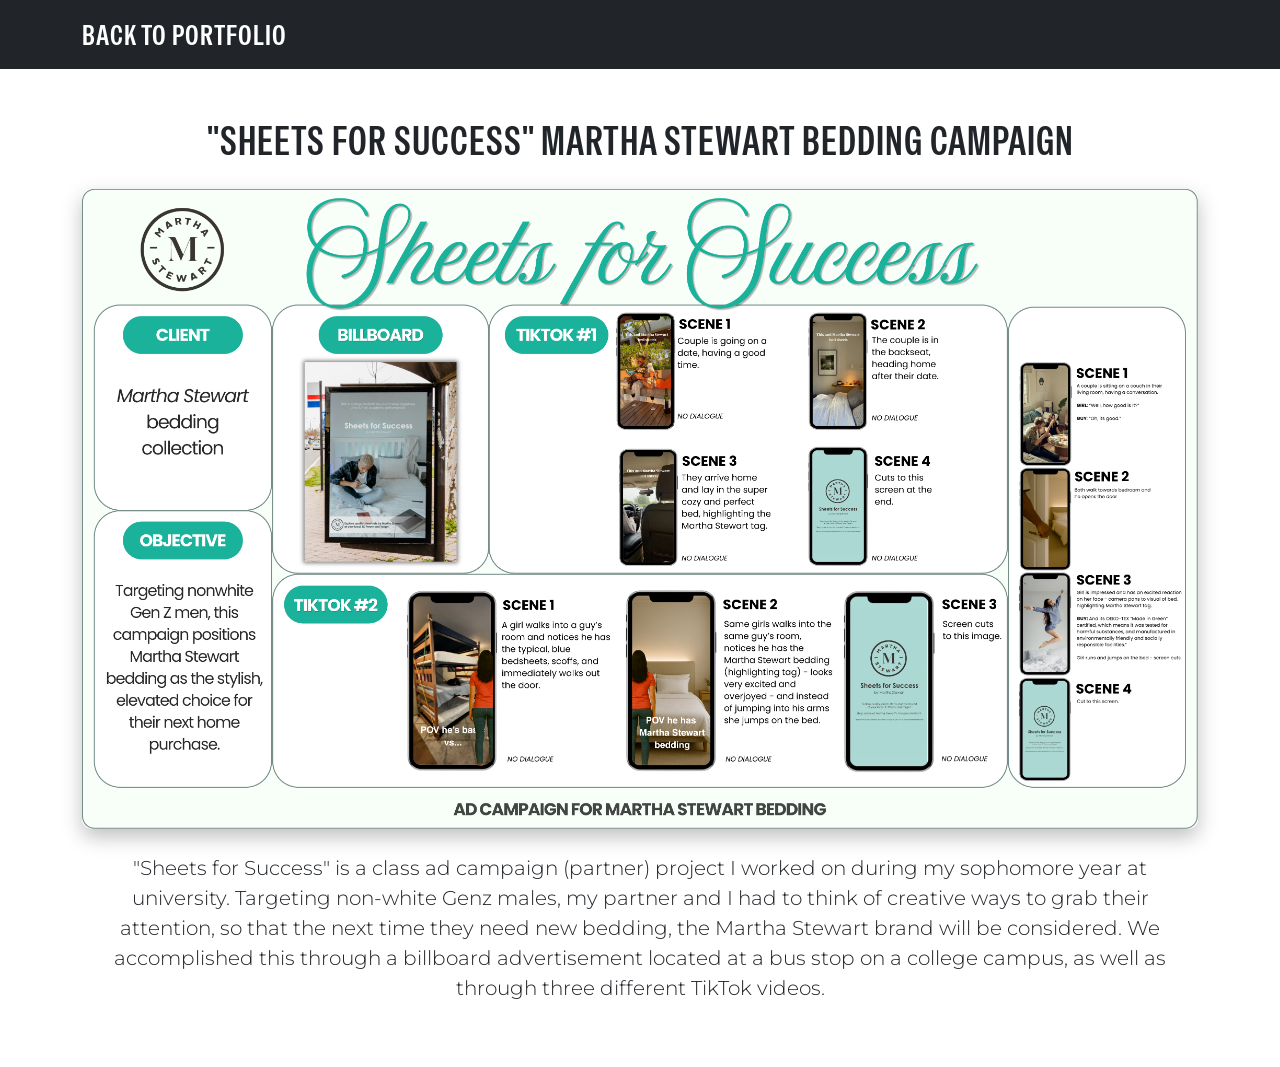
==== design1.html @ 4ac89964 "Add files via upload uploaded MS page, siete page, asymca page, and fempower page" ====
<!DOCTYPE html>
<html lang="en">
<head>
    <meta charset="utf-8">
    <meta name="viewport" content="width=device-width, initial-scale=1">
    <title>Martha Stewart</title>

    <!-- Bootstrap -->
    <link href="https://cdn.jsdelivr.net/npm/bootstrap@5.3.7/dist/css/bootstrap.min.css" rel="stylesheet">

    <!-- Google Fonts --> 
    <link rel="preconnect" href="https://fonts.googleapis.com">
    <link rel="preconnect" href="https://fonts.gstatic.com" crossorigin>
    <link href="https://fonts.googleapis.com/css2?family=Special+Gothic+Condensed+One&display=swap" rel="stylesheet">
    <link href="https://fonts.googleapis.com/css2?family=Montserrat:ital,wght@0,300;1,300&display=swap" rel="stylesheet">

    <!-- Your CSS -->
    <link href="custom.css" rel="stylesheet">

    </head>

<body>


    <!-- NAVBAR SECTION -->
    <nav class="navbar navbar-dark bg-dark">
        <div class="container">
            <a class="navbar-brand back-home" href="index.html">
                 Back to Portfolio</a>
        </div>
    </nav>
    <!-- END NAVBAR SECTION-->



    <!-- Content -->
    <section class="py-5">
        <div class="container">

            <h1 class="text-center mb-4">
                "Sheets for Success" Martha Stewart Bedding Campaign
            </h1>

            <div class="text-center mb-4">
    
    <!-- Clickable Preview Image -->
    <img src="images/mscampaign.png"
         class="img-fluid shadow-img preview-image"
         alt="Campaign Preview"
         data-bs-toggle="modal"
         data-bs-target="#imageModal">

</div>

<!-- Fullscreen Modal -->
<div class="modal fade" id="imageModal" tabindex="-1" aria-hidden="true">
    <div class="modal-dialog modal-fullscreen">
        <div class="modal-content bg-dark">

            <!-- Close Button -->
            <div class="modal-header border-0">
                <button type="button"
                        class="btn-close btn-close-white"
                        data-bs-dismiss="modal"
                        aria-label="Close">
                </button>
            </div>

            <!-- Fullscreen Image -->
            <div class="modal-body d-flex justify-content-center align-items-center p-0">
                <img src="images/mscampaign.png"
                     class="img-fluid"
                     alt="Full Campaign">
            </div>

        </div>
    </div>
</div>

            <p class="lead text-center">
                "Sheets for Success" is a class ad campaign (partner) project I worked on during my sophomore year at university. Targeting non-white Genz males, my partner and I had to think of creative ways to grab their attention, so that the next time they need new bedding, the Martha Stewart brand will be considered. 

                We accomplished this through a billboard advertisement located at a bus stop on a college campus, as well as through three different TikTok videos. 
            </p>

        </div>
    </section>

    <script src="https://cdn.jsdelivr.net/npm/bootstrap@5.3.7/dist/js/bootstrap.bundle.min.js"></script> 

</body>
</html>
---- custom.css ----
.about-image { 
    display: block;
    margin-top: 30px;
    margin-bottom: 30px;
    max-width: 60%;
    height: auto;
}

body {
    font-family: 'Montserrat', sans-serif;
}

h1, h2, h3, h4, h5, h6 {
    font-family: 'Special Gothic Condensed One', sans-serif;
    text-transform: uppercase;
    letter-spacing: 1px;
    margin-bottom: 0.5rem;
}

section h2 {
    color: #ffb6c1;
    font-size: 2.5rem;
    text-align: center;
    font-weight: 700;
    margin-top: 60px;
    margin-bottom: 1.5rem;
}

section h5 {
    font-style: italic;
    font-size: 1rem;
    text-align: left;
    margin-bottom: 0.5rem;
    color: #909190;
}

header {
    background-image: url("images/mngbackground.jpg");
    background-size: cover;
    background-position: center;
    background-repeat: no-repeat;
    color: white;
    height: 100vh;
    display: flex;
    align-items: center;
    justify-content: center;
    text-align: center;
    position: relative;
    transition: height 0.4s ease;
}

header h1 {
    font-size: 7rem;
    color: #000000;
    font-weight: 900;
    text-shadow: none;
}

.exp-img {
    max-width: 50%;
    display: block;
    margin-top: 0;
    margin-bottom: 3px;
}

.exp-img:first-of-type {
    margin-top: 25px;
}

.custom-btn {
    background-color: #6c757d;
    border-color: #6c757d;
    color: white;
    font-family: 'Special Gothic Condensed One', sans-serif;
    font-size: 1rem;
    text-transform: uppercase;
    letter-spacing: 1px;
}

.custom-btn:hover {
    background-color: white;
    border-color: #6c757d;
    color: #ffb6c1;
}

#designs {
    padding-bottom: 40px;
}

#leadership {
    padding-bottom: 40px;
}

#resume img {
    max-width: 70%;
    margin-top: 30px;
    margin-bottom: 30px;
}

.navbar-brand {
    font-family: 'Special Gothic Condensed One', sans-serif;
    font-size: 1.6rem;
    letter-spacing: 1px;
    text-transform: uppercase;
}

/* PDF modals */
.pdf-modal .modal-content {
    border-radius: 0;
    border: 3px solid #ffb6c1;
    height: 95vh !important;
}

.pdf-modal .modal-header {
    background-color: #000000;
    color: #ffffff;
    border-bottom: 2px solid #ffb6c1;
}

.pdf-modal .modal-title {
    font-family: 'Special Gothic Condensed One', sans-serif;
    letter-spacing: 1px;
    text-transform: uppercase;
    font-size: 1.1rem;
}

.pdf-modal .btn-close {
    filter: invert(1);
}

.pdf-modal .modal-dialog {
    max-width: 95% !important;
    height: 95vh !important;
    margin: auto;
}

.pdf-frame {
    width: 100%;
    height: calc(95vh - 60px);
    border: none;
}

/* Image shadows */
.shadow-img {
    box-shadow: 0px 8px 20px rgba(0, 0, 0, 0.25);
    border-radius: 10px;
}

/* Designs section */
.design-card-link {
    display: block;
    text-decoration: none;
}

#designs .design-card {
    position: relative;
    overflow: hidden;
    border-radius: 0 !important;
    box-shadow: 0px 6px 18px rgba(0, 0, 0, 0.15);
    transition: transform 0.3s ease, box-shadow 0.3s ease;
}

#designs .design-card img {
    display: block;
    width: 100%;
    height: 300px;
    object-fit: cover;
    border-radius: 0 !important;
    transition: transform 0.3s ease;
}

#designs .design-card:hover {
    transform: scale(1.03);
    box-shadow: 0px 10px 28px rgba(0, 0, 0, 0.25);
}

#designs .design-card:hover img {
    transform: scale(1.05);
}

#designs .design-overlay {
    position: absolute;
    top: 0;
    right: 0;
    bottom: 0;
    left: 0;
    background: rgba(0, 0, 0, 0.85);
    display: flex;
    align-items: center;
    justify-content: center;
    text-align: center;
    padding: 20px;
    opacity: 0;
    transition: opacity 0.3s ease;
}

#designs .design-card:hover .design-overlay {
    opacity: 1;
}

#designs .design-overlay h5 {
    width: 100%;
    margin: 0;
    color: white;
    font-family: 'Special Gothic Condensed One', sans-serif;
    font-size: 2.2rem;
    font-weight: 900;
    font-style: normal;
    line-height: 1.3;
    letter-spacing: 0.5px;
    text-transform: none;
    text-align: center;
    text-shadow: 0px 3px 12px rgba(0, 0, 0, 0.7);
}


    

.back-home {
    font-family: 'Special Gothic Condensed One', sans-serif;
    font-size: 1.6rem;
    letter-spacing: 1px;
    text-transform: uppercase;
}

.preview-image {
    cursor: pointer;
    transition: transform 0.3s ease;
}

.preview-image:hover {
    transform: scale(1.02);
}

.canva-embed {
    position: relative;
    width: 100%;
    height: 0;
    padding-top: 56.25%;
    box-shadow: 0px 8px 20px rgba(0, 0, 0, 0.25);
    overflow: hidden;
    border-radius: 10px;
}

.canva-embed iframe {
    position: absolute;
    width: 100%;
    height: 100%;
    top: 0;
    left: 0;
    border: none;
}

.blog-link-image {
    cursor: pointer;
    position: relative;
    z-index: 10;
}














.navbar .navbar-brand.back-home {
    font-family: 'Special Gothic Condensed One', sans-serif !important;
    font-size: 1.8rem;
    letter-spacing: 1px;
    text-transform: uppercase;
}
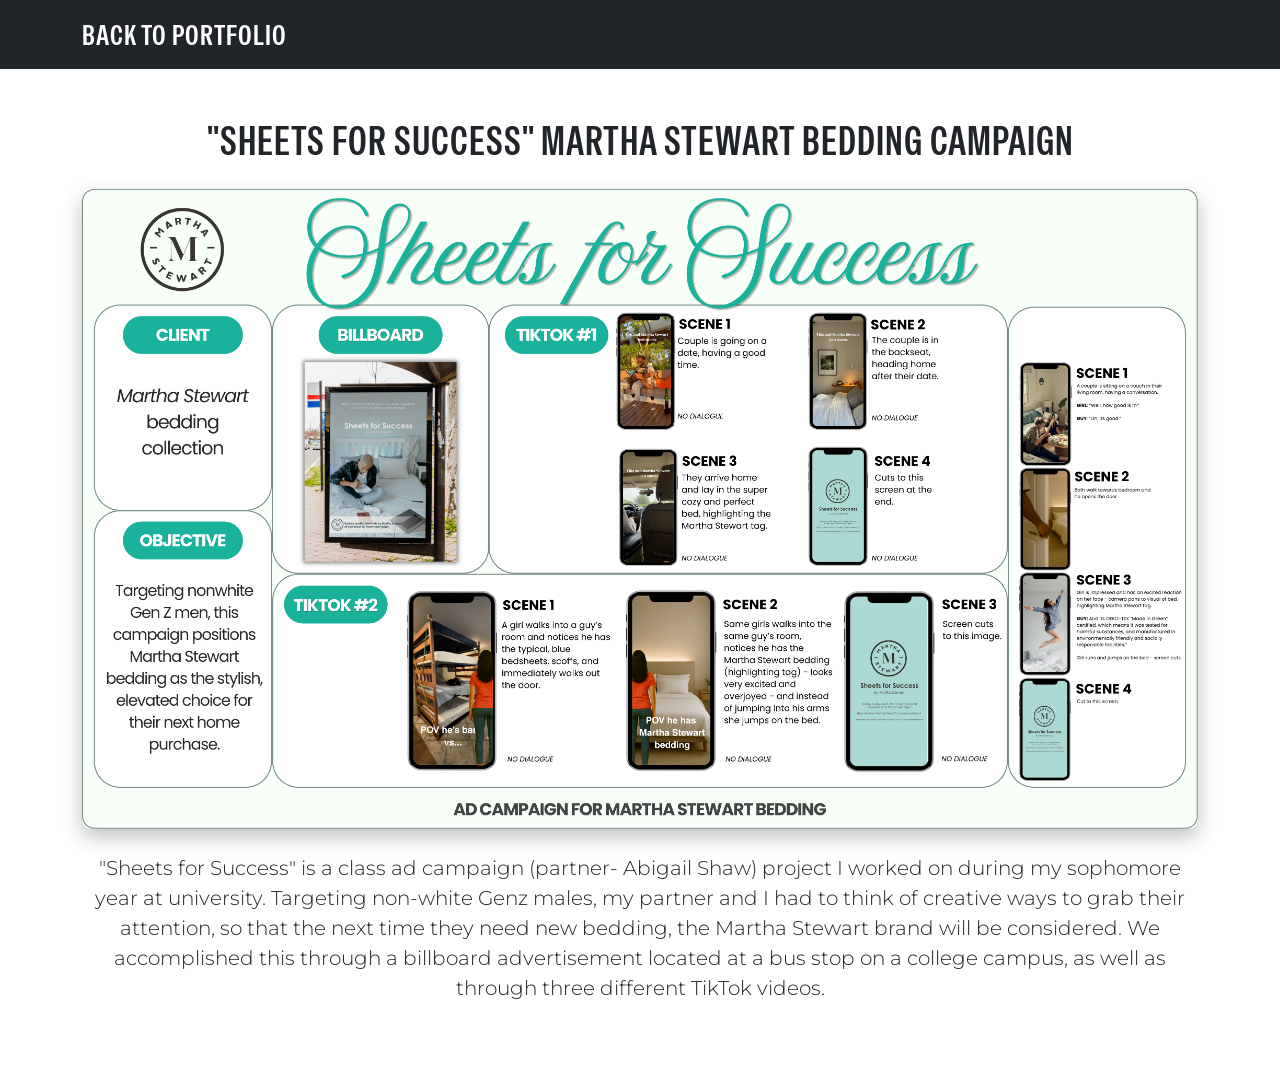
==== commit 16810b54: "Update design1.html" ====
--- a/design1.html
+++ b/design1.html
@@ -78,7 +78,7 @@
 </div>
 
             <p class="lead text-center">
-                "Sheets for Success" is a class ad campaign (partner) project I worked on during my sophomore year at university. Targeting non-white Genz males, my partner and I had to think of creative ways to grab their attention, so that the next time they need new bedding, the Martha Stewart brand will be considered. 
+                "Sheets for Success" is a class ad campaign (partner- Abigail Shaw) project I worked on during my sophomore year at university. Targeting non-white Genz males, my partner and I had to think of creative ways to grab their attention, so that the next time they need new bedding, the Martha Stewart brand will be considered. 
 
                 We accomplished this through a billboard advertisement located at a bus stop on a college campus, as well as through three different TikTok videos. 
             </p>
@@ -89,4 +89,4 @@
     <script src="https://cdn.jsdelivr.net/npm/bootstrap@5.3.7/dist/js/bootstrap.bundle.min.js"></script> 
 
 </body>
-</html>+</html>
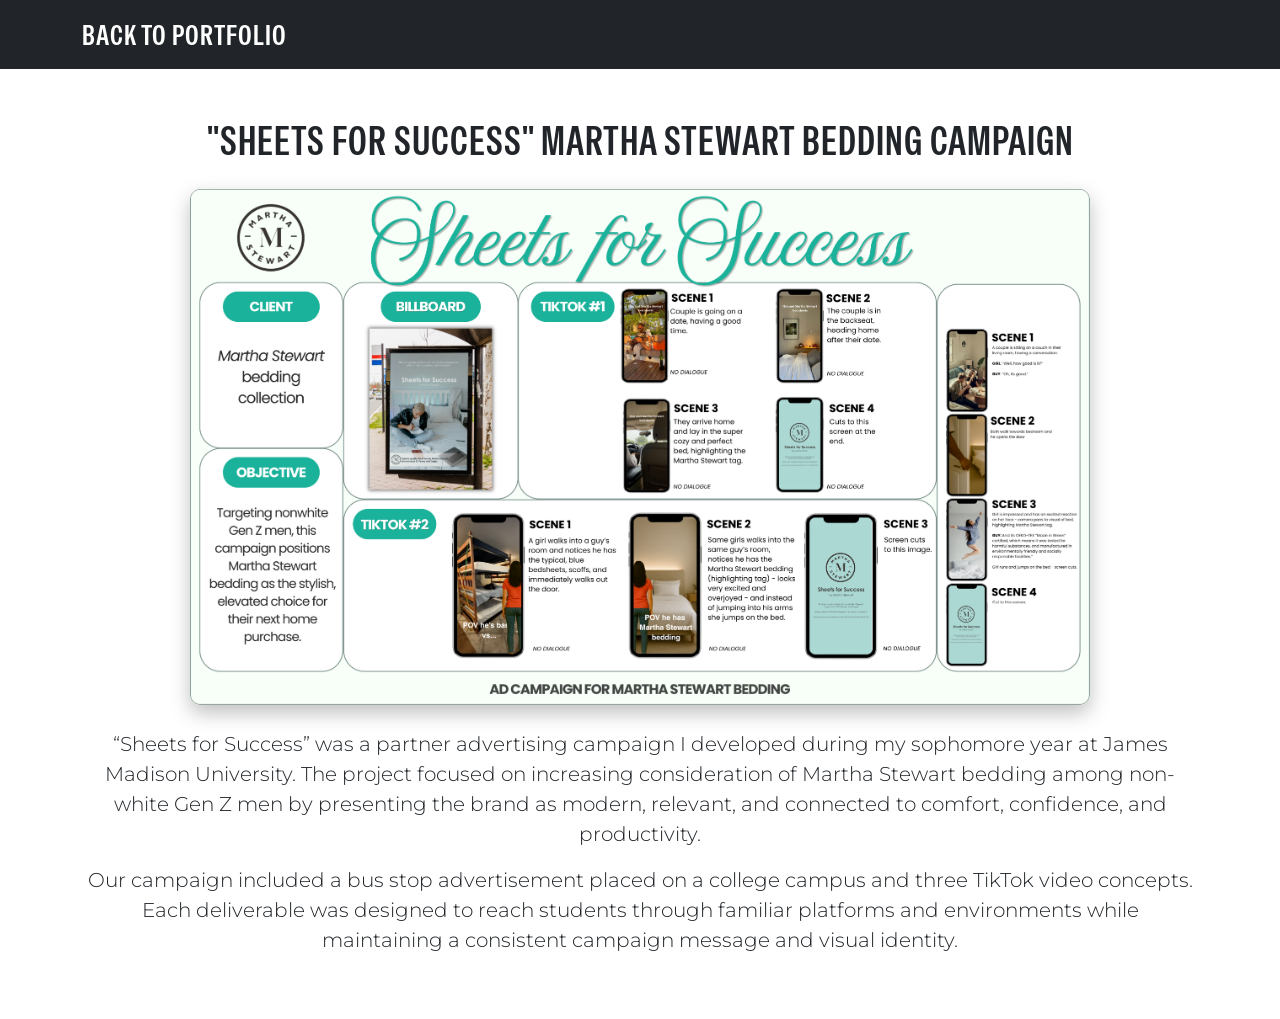
==== commit 38249222: "Update design1.html" ====
--- a/design1.html
+++ b/design1.html
@@ -78,9 +78,10 @@
 </div>
 
             <p class="lead text-center">
-                "Sheets for Success" is a class ad campaign (partner- Abigail Shaw) project I worked on during my sophomore year at university. Targeting non-white Genz males, my partner and I had to think of creative ways to grab their attention, so that the next time they need new bedding, the Martha Stewart brand will be considered. 
-
-                We accomplished this through a billboard advertisement located at a bus stop on a college campus, as well as through three different TikTok videos. 
+                “Sheets for Success” was a partner advertising campaign I developed during my sophomore year at James Madison University. The project focused on increasing consideration of Martha Stewart bedding among non-white Gen Z men by presenting the brand as modern, relevant, and connected to comfort, confidence, and productivity.
+            </p>
+            <p class="lead text-center">    
+                Our campaign included a bus stop advertisement placed on a college campus and three TikTok video concepts. Each deliverable was designed to reach students through familiar platforms and environments while maintaining a consistent campaign message and visual identity. 
             </p>
 
         </div>
--- a/custom.css
+++ b/custom.css
@@ -1,152 +1,223 @@
-.about-image { 
-    display: block;
-    margin-top: 30px;
-    margin-bottom: 30px;
-    max-width: 60%;
-    height: auto;
-}
+
+/* ==================================================
+   GLOBAL STYLES
+================================================== */
 
 body {
-    font-family: 'Montserrat', sans-serif;
-}
-
-h1, h2, h3, h4, h5, h6 {
-    font-family: 'Special Gothic Condensed One', sans-serif;
+    font-family: "Montserrat", sans-serif;
+}
+
+h1,
+h2,
+h3,
+h4,
+h5,
+h6 {
+    margin-bottom: 0.5rem;
+    font-family: "Special Gothic Condensed One", sans-serif;
+    letter-spacing: 1px;
     text-transform: uppercase;
-    letter-spacing: 1px;
-    margin-bottom: 0.5rem;
 }
 
 section h2 {
+    margin-top: 60px;
+    margin-bottom: 1.5rem;
     color: #ffb6c1;
     font-size: 2.5rem;
+    font-weight: 700;
     text-align: center;
-    font-weight: 700;
-    margin-top: 60px;
-    margin-bottom: 1.5rem;
 }
 
 section h5 {
-    font-style: italic;
-    font-size: 1rem;
-    text-align: left;
     margin-bottom: 0.5rem;
     color: #909190;
-}
+    font-size: 1rem;
+    font-style: italic;
+    text-align: left;
+}
+
+#experience h4 {
+    margin-bottom: 1rem;
+    color: #909190;
+    font-family: "Special Gothic Condensed One", sans-serif;
+    font-size: 1rem;
+    font-weight: 400;
+    font-style: italic;
+    line-height: 1.5;
+    
+}
+
+
+/* ==================================================
+   HEADER
+================================================== */
 
 header {
-    background-image: url("images/mngbackground.jpg");
-    background-size: cover;
-    background-position: center;
-    background-repeat: no-repeat;
-    color: white;
-    height: 100vh;
+    position: relative;
     display: flex;
     align-items: center;
     justify-content: center;
+    height: 100vh;
+    color: #ffffff;
     text-align: center;
-    position: relative;
+    background-image: url("images/mngbackground.jpg");
+    background-position: center;
+    background-repeat: no-repeat;
+    background-size: cover;
     transition: height 0.4s ease;
 }
 
 header h1 {
+    color: #000000;
     font-size: 7rem;
-    color: #000000;
     font-weight: 900;
     text-shadow: none;
 }
 
+
+/* ==================================================
+   NAVIGATION
+================================================== */
+
+.navbar-brand,
+.navbar .navbar-brand.back-home {
+    font-family: "Special Gothic Condensed One", sans-serif;
+    font-size: 1.8rem;
+    letter-spacing: 1px;
+    text-transform: uppercase;
+}
+
+.navbar .navbar-brand.back-home:hover,
+.navbar .navbar-brand.back-home:focus {
+    color: #ffb6c1;
+}
+
+
+/* ==================================================
+   SECTION SPACING
+================================================== */
+
+#designs,
+#leadership {
+    padding-bottom: 40px;
+}
+
+
+/* ==================================================
+   ABOUT AND EXPERIENCE IMAGES
+================================================== */
+
+.about-image {
+    display: block;
+    max-width: 60%;
+    height: auto;
+    margin-top: 30px;
+    margin-bottom: 30px;
+}
+
 .exp-img {
+    display: block;
     max-width: 50%;
-    display: block;
+    height: auto;
     margin-top: 0;
     margin-bottom: 3px;
 }
 
+.exp-img-small {
+    max-width: 45%;
+}
+
+.exp-img-large {
+    max-width: 65%;
+}
+
 .exp-img:first-of-type {
     margin-top: 25px;
 }
 
+
+/* ==================================================
+   RESUME
+================================================== */
+
+#resume img {
+    max-width: 70%;
+    height: auto;
+    margin-top: 30px;
+    margin-bottom: 30px;
+}
+
+
+/* ==================================================
+   BUTTONS
+================================================== */
+
 .custom-btn {
+    color: #ffffff;
+    font-family: "Special Gothic Condensed One", sans-serif;
+    font-size: 1rem;
+    letter-spacing: 1px;
+    text-transform: uppercase;
     background-color: #6c757d;
     border-color: #6c757d;
-    color: white;
-    font-family: 'Special Gothic Condensed One', sans-serif;
-    font-size: 1rem;
-    text-transform: uppercase;
-    letter-spacing: 1px;
-}
-
-.custom-btn:hover {
-    background-color: white;
+}
+
+.custom-btn:hover,
+.custom-btn:focus {
+    color: #ffb6c1;
+    background-color: #ffffff;
     border-color: #6c757d;
-    color: #ffb6c1;
-}
-
-#designs {
-    padding-bottom: 40px;
-}
-
-#leadership {
-    padding-bottom: 40px;
-}
-
-#resume img {
-    max-width: 70%;
-    margin-top: 30px;
-    margin-bottom: 30px;
-}
-
-.navbar-brand {
-    font-family: 'Special Gothic Condensed One', sans-serif;
-    font-size: 1.6rem;
-    letter-spacing: 1px;
-    text-transform: uppercase;
-}
-
-/* PDF modals */
-.pdf-modal .modal-content {
-    border-radius: 0;
-    border: 3px solid #ffb6c1;
-    height: 95vh !important;
-}
-
-.pdf-modal .modal-header {
-    background-color: #000000;
-    color: #ffffff;
-    border-bottom: 2px solid #ffb6c1;
-}
-
-.pdf-modal .modal-title {
-    font-family: 'Special Gothic Condensed One', sans-serif;
-    letter-spacing: 1px;
-    text-transform: uppercase;
-    font-size: 1.1rem;
-}
-
-.pdf-modal .btn-close {
-    filter: invert(1);
-}
-
-.pdf-modal .modal-dialog {
-    max-width: 95% !important;
-    height: 95vh !important;
-    margin: auto;
-}
-
-.pdf-frame {
-    width: 100%;
-    height: calc(95vh - 60px);
-    border: none;
-}
-
-/* Image shadows */
+}
+
+
+/* ==================================================
+   GENERAL IMAGE STYLES
+================================================== */
+
 .shadow-img {
-    box-shadow: 0px 8px 20px rgba(0, 0, 0, 0.25);
     border-radius: 10px;
-}
-
-/* Designs section */
+    box-shadow: 0 8px 20px rgba(0, 0, 0, 0.25);
+}
+
+.preview-image {
+    display: block;
+    width: 100%;
+    max-width: 900px;
+    height: auto;
+    margin: 0 auto;
+    cursor: pointer;
+    object-fit: contain;
+    transition:
+        transform 0.3s ease,
+        opacity 0.3s ease;
+}
+
+.preview-image:hover {
+    opacity: 0.9;
+    transform: scale(1.02);
+}
+
+.blog-link-image {
+    position: relative;
+    z-index: 10;
+    cursor: pointer;
+}
+
+
+/* ==================================================
+   CARDS
+================================================== */
+
+.card {
+    overflow: hidden;
+    border-radius: 12px;
+}
+
+
+/* ==================================================
+   DESIGN PORTFOLIO CARDS
+================================================== */
+
 .design-card-link {
     display: block;
     text-decoration: none;
@@ -155,9 +226,11 @@
 #designs .design-card {
     position: relative;
     overflow: hidden;
-    border-radius: 0 !important;
-    box-shadow: 0px 6px 18px rgba(0, 0, 0, 0.15);
-    transition: transform 0.3s ease, box-shadow 0.3s ease;
+    border-radius: 0;
+    box-shadow: 0 6px 18px rgba(0, 0, 0, 0.15);
+    transition:
+        transform 0.3s ease,
+        box-shadow 0.3s ease;
 }
 
 #designs .design-card img {
@@ -165,13 +238,13 @@
     width: 100%;
     height: 300px;
     object-fit: cover;
-    border-radius: 0 !important;
+    border-radius: 0;
     transition: transform 0.3s ease;
 }
 
 #designs .design-card:hover {
     transform: scale(1.03);
-    box-shadow: 0px 10px 28px rgba(0, 0, 0, 0.25);
+    box-shadow: 0 10px 28px rgba(0, 0, 0, 0.25);
 }
 
 #designs .design-card:hover img {
@@ -180,16 +253,13 @@
 
 #designs .design-overlay {
     position: absolute;
-    top: 0;
-    right: 0;
-    bottom: 0;
-    left: 0;
-    background: rgba(0, 0, 0, 0.85);
+    inset: 0;
     display: flex;
     align-items: center;
     justify-content: center;
+    padding: 20px;
     text-align: center;
-    padding: 20px;
+    background-color: rgba(0, 0, 0, 0.85);
     opacity: 0;
     transition: opacity 0.3s ease;
 }
@@ -201,78 +271,206 @@
 #designs .design-overlay h5 {
     width: 100%;
     margin: 0;
-    color: white;
-    font-family: 'Special Gothic Condensed One', sans-serif;
+    color: #ffffff;
+    font-family: "Special Gothic Condensed One", sans-serif;
     font-size: 2.2rem;
     font-weight: 900;
     font-style: normal;
     line-height: 1.3;
     letter-spacing: 0.5px;
+    text-align: center;
+    text-shadow: 0 3px 12px rgba(0, 0, 0, 0.7);
     text-transform: none;
-    text-align: center;
-    text-shadow: 0px 3px 12px rgba(0, 0, 0, 0.7);
-}
-
-
-    
-
-.back-home {
-    font-family: 'Special Gothic Condensed One', sans-serif;
-    font-size: 1.6rem;
+}
+
+
+/* ==================================================
+   PDF MODALS
+================================================== */
+
+.pdf-modal .modal-dialog {
+    width: 95%;
+    max-width: 95%;
+    height: 95vh;
+    margin: auto;
+}
+
+.pdf-modal .modal-content {
+    height: 95vh;
+    border: 3px solid #ffb6c1;
+    border-radius: 0;
+}
+
+.pdf-modal .modal-header {
+    color: #ffffff;
+    background-color: #000000;
+    border-bottom: 2px solid #ffb6c1;
+}
+
+.pdf-modal .modal-title {
+    font-family: "Special Gothic Condensed One", sans-serif;
+    font-size: 1.1rem;
     letter-spacing: 1px;
     text-transform: uppercase;
 }
 
-.preview-image {
-    cursor: pointer;
-    transition: transform 0.3s ease;
-}
-
-.preview-image:hover {
-    transform: scale(1.02);
-}
+.pdf-modal .btn-close {
+    filter: invert(1);
+}
+
+.pdf-frame {
+    width: 100%;
+    height: calc(95vh - 60px);
+    border: none;
+}
+
+
+/* ==================================================
+   FULLSCREEN IMAGE MODALS
+================================================== */
+
+.image-modal .modal-dialog {
+    width: 100vw;
+    max-width: none;
+    height: 100vh;
+    margin: 0;
+}
+
+.image-modal .modal-content {
+    width: 100%;
+    height: 100vh;
+    border: 0;
+    border-radius: 0;
+}
+
+.image-modal .modal-header {
+    position: absolute;
+    top: 0;
+    right: 0;
+    z-index: 10;
+    width: auto;
+}
+
+.image-modal .modal-body {
+    width: 100%;
+    height: 100vh;
+    overflow: auto;
+    background-color: #000000;
+}
+
+.fullscreen-image {
+    display: block;
+    width: auto;
+    max-width: 100%;
+    height: auto;
+    max-height: calc(100vh - 20px);
+    object-fit: contain;
+}
+
+
+
+
+/* ==================================================
+   INSTAGRAM-STYLE SCROLLING VIEWER
+================================================== */
+
+.instagram-viewer {
+    width: min(650px, 95vw);
+    height: calc(100vh - 110px);
+    overflow-x: hidden;
+    overflow-y: auto;
+    background-color: #ffffff;
+    border-radius: 18px;
+    box-shadow: 0 0 30px rgba(0, 0, 0, 0.45);
+    scrollbar-width: thin;
+}
+
+.instagram-feed-image {
+    display: block;
+    width: 100%;
+    height: auto;
+}
+
+.instagram-viewer::-webkit-scrollbar {
+    width: 8px;
+}
+
+.instagram-viewer::-webkit-scrollbar-track {
+    background-color: #eeeeee;
+}
+
+.instagram-viewer::-webkit-scrollbar-thumb {
+    background-color: #888888;
+    border-radius: 10px;
+}
+
+.instagram-viewer::-webkit-scrollbar-thumb:hover {
+    background-color: #555555;
+}
+
+
+/* ==================================================
+   CANVA EMBEDS
+================================================== */
 
 .canva-embed {
     position: relative;
     width: 100%;
     height: 0;
     padding-top: 56.25%;
-    box-shadow: 0px 8px 20px rgba(0, 0, 0, 0.25);
     overflow: hidden;
     border-radius: 10px;
+    box-shadow: 0 8px 20px rgba(0, 0, 0, 0.25);
 }
 
 .canva-embed iframe {
     position: absolute;
-    width: 100%;
-    height: 100%;
     top: 0;
     left: 0;
+    width: 100%;
+    height: 100%;
     border: none;
 }
 
-.blog-link-image {
-    cursor: pointer;
-    position: relative;
-    z-index: 10;
-}
-
-
-
-
-
-
-
-
-
-
-
-
-
-
-.navbar .navbar-brand.back-home {
-    font-family: 'Special Gothic Condensed One', sans-serif !important;
-    font-size: 1.8rem;
-    letter-spacing: 1px;
-    text-transform: uppercase;
-}
+
+/* ==================================================
+   RESPONSIVE STYLES
+================================================== */
+
+@media (max-width: 767px) {
+    header h1 {
+        font-size: 4.5rem;
+    }
+
+    .about-image,
+    .exp-img,
+    #resume img {
+        max-width: 100%;
+    }
+
+    .preview-image {
+        height: auto;
+    }
+}
+
+@media (max-width: 576px) {
+    header h1 {
+        font-size: 3.5rem;
+    }
+
+    section h2 {
+        margin-top: 40px;
+        font-size: 2rem;
+    }
+
+    .instagram-viewer {
+        width: 100%;
+        height: calc(100vh - 90px);
+        border-radius: 10px;
+    }
+
+    #designs .design-overlay h5 {
+        font-size: 1.7rem;
+    }
+}
+
